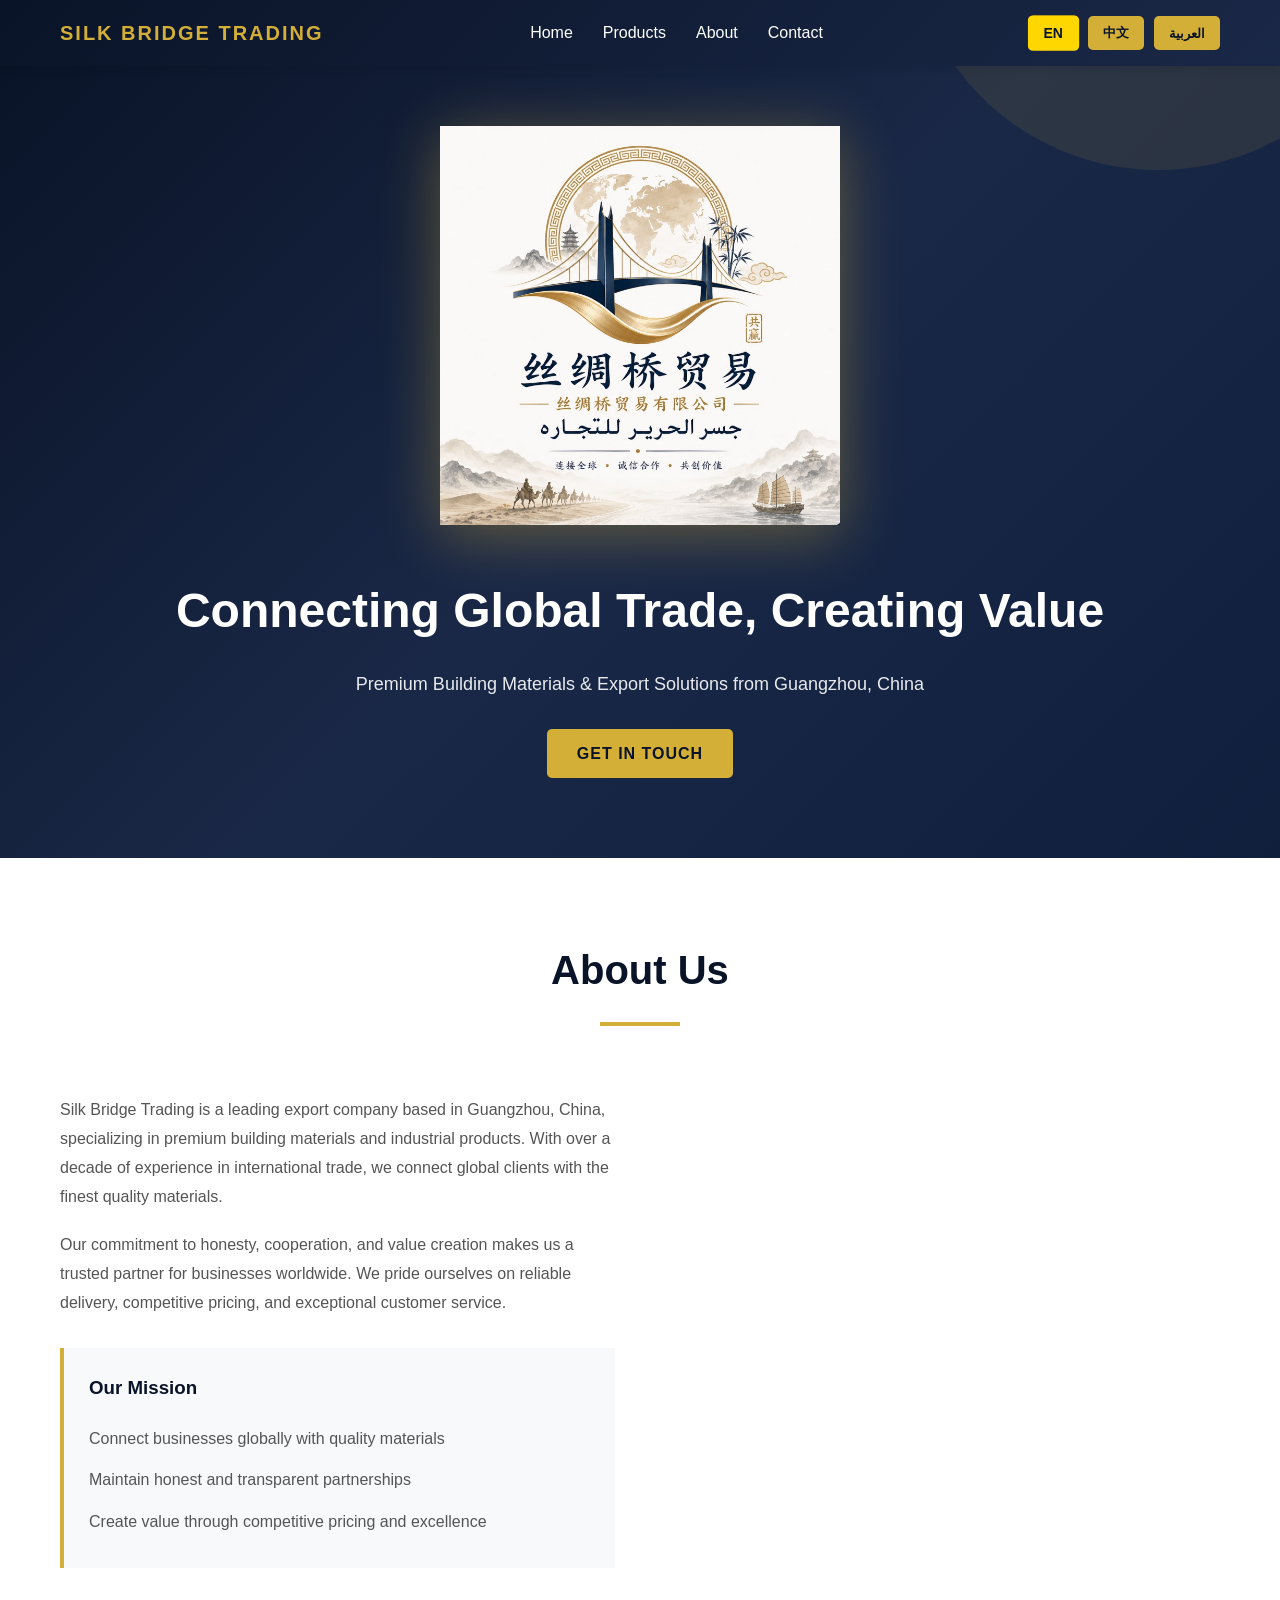
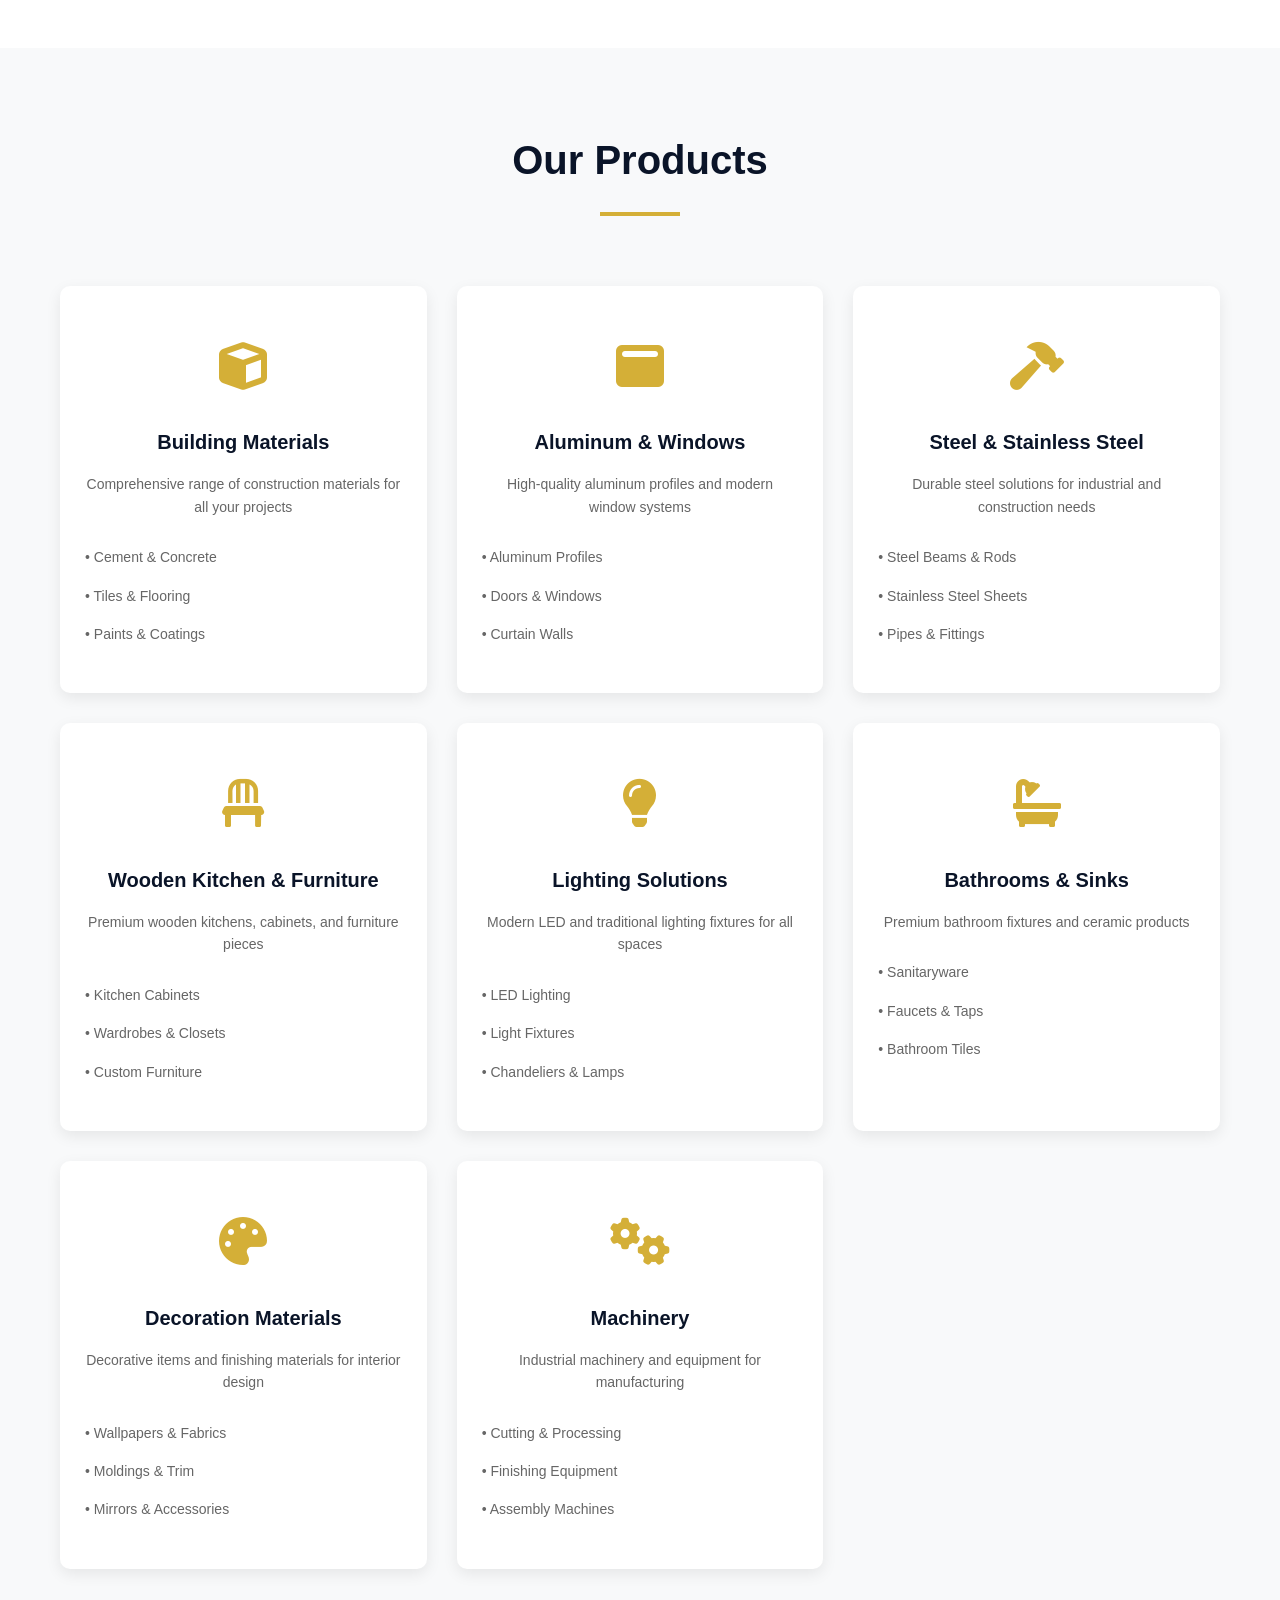
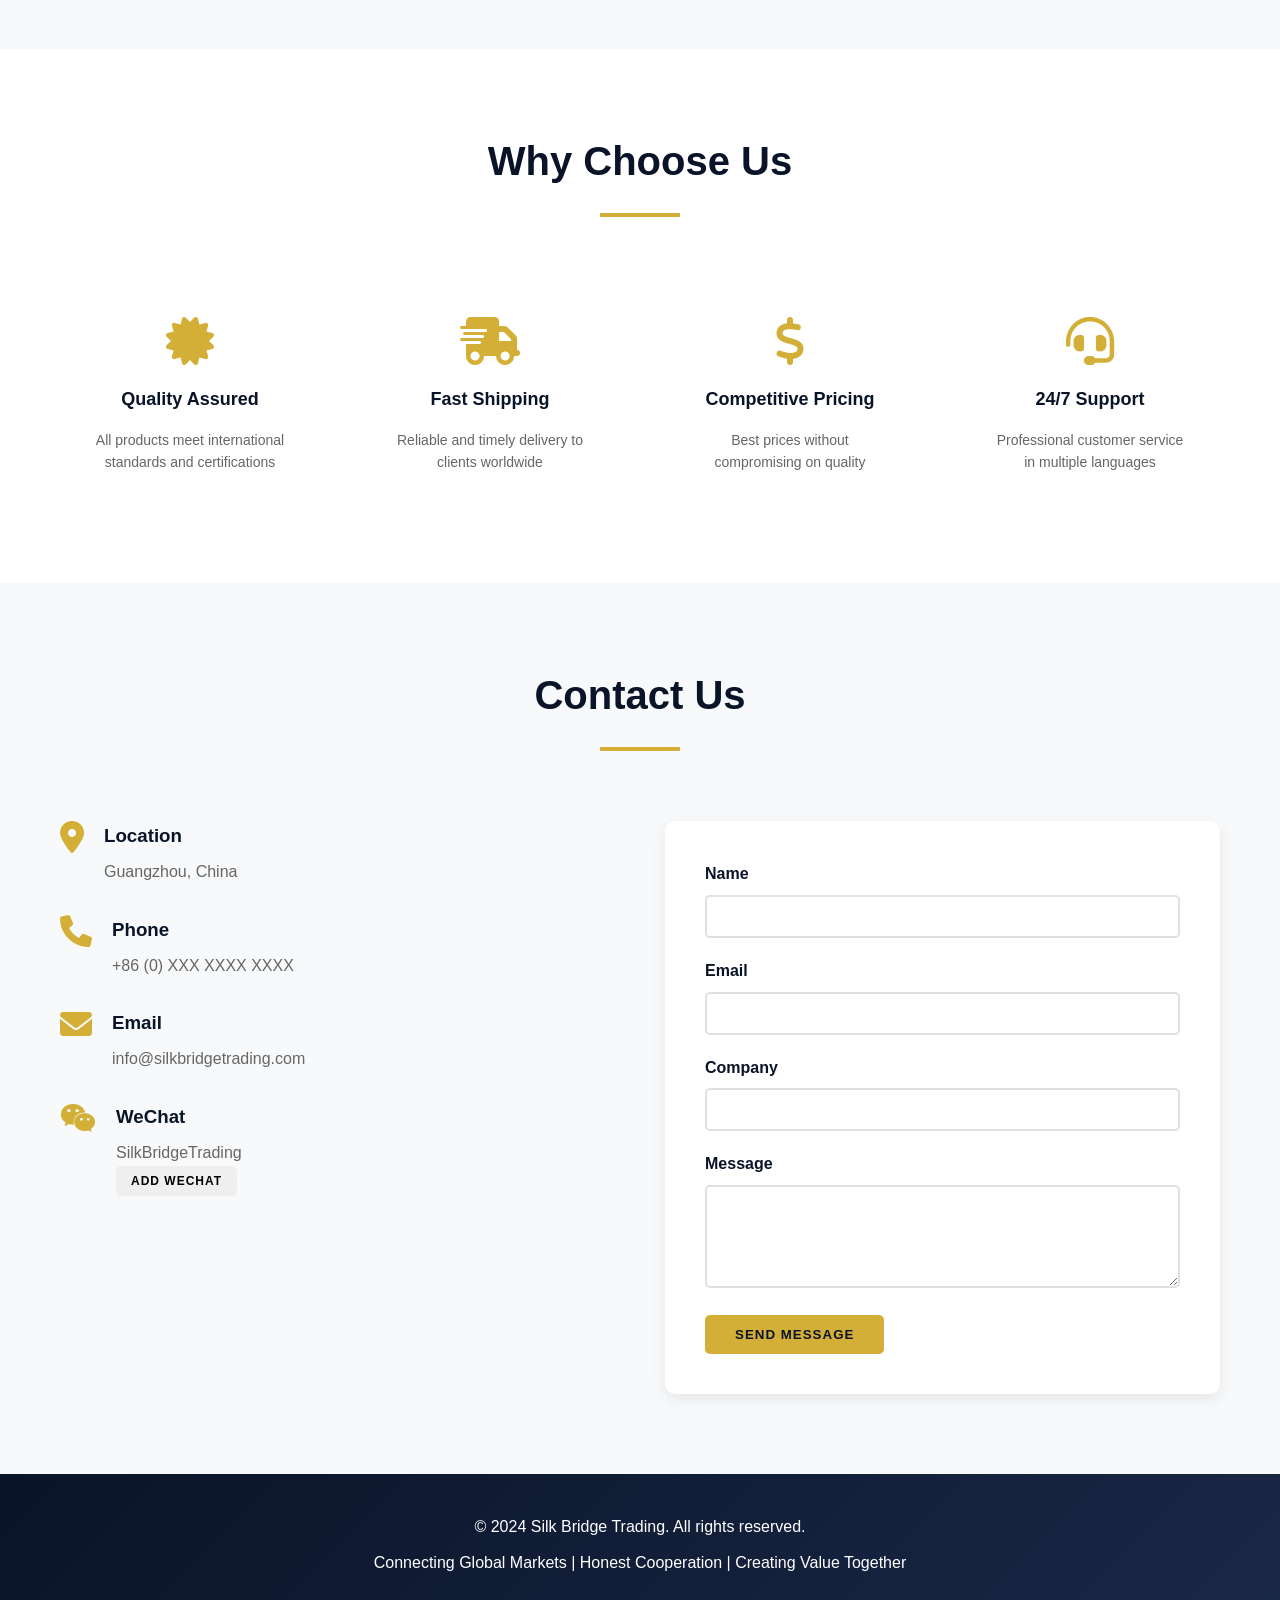
==== index.html @ a232a1cf "Initial commit: Silk Bridge Trading website - Professional multilingual website (English, Chinese, A" ====
<!DOCTYPE html>
<html lang="en">
<head>
    <meta charset="UTF-8">
    <meta name="viewport" content="width=device-width, initial-scale=1.0">
    <title>Silk Bridge Trading - Building Materials & Export</title>
    <link rel="stylesheet" href="styles.css">
    <link rel="stylesheet" href="https://cdnjs.cloudflare.com/ajax/libs/font-awesome/6.0.0/css/all.min.css">
</head>
<body>
    <!-- Navigation -->
    <nav class="navbar">
        <div class="container">
            <div class="navbar-content">
                <div class="logo">
                    <h1>Silk Bridge Trading</h1>
                </div>
                <ul class="nav-links">
                    <li><a href="#home" class="nav-link" data-i18n="nav_home">Home</a></li>
                    <li><a href="#products" class="nav-link" data-i18n="nav_products">Products</a></li>
                    <li><a href="#about" class="nav-link" data-i18n="nav_about">About</a></li>
                    <li><a href="#contact" class="nav-link" data-i18n="nav_contact">Contact</a></li>
                </ul>
                <div class="language-selector">
                    <button class="lang-btn" onclick="changeLanguage('en', this)">EN</button>
                    <button class="lang-btn" onclick="changeLanguage('zh', this)">中文</button>
                    <button class="lang-btn" onclick="changeLanguage('ar', this)">العربية</button>
                </div>
                <button class="menu-toggle" onclick="toggleMenu()">
                    <span></span>
                    <span></span>
                    <span></span>
                </button>
            </div>
        </div>
    </nav>

    <!-- Hero Section -->
    <section id="home" class="hero">
        <div class="hero-logo-container">
            <img src="logo.png" alt="Silk Bridge Trading Logo" class="hero-logo">
        </div>
        <div class="hero-content">
            <h2 data-i18n="hero_title">Connecting Global Trade, Creating Value</h2>
            <p data-i18n="hero_subtitle">Premium Building Materials & Export Solutions from Guangzhou, China</p>
            <a href="#contact" class="btn btn-primary" data-i18n="btn_contact">Get in Touch</a>
        </div>
    </section>

    <!-- About Section -->
    <section id="about" class="about">
        <div class="container">
            <h2 data-i18n="about_title">About Us</h2>
            <div class="about-content">
                <div class="about-text">
                    <p data-i18n="about_desc1">
                        Silk Bridge Trading is a leading export company based in Guangzhou, China, specializing in premium building materials and industrial products. With over a decade of experience in international trade, we connect global clients with the finest quality materials.
                    </p>
                    <p data-i18n="about_desc2">
                        Our commitment to honesty, cooperation, and value creation makes us a trusted partner for businesses worldwide. We pride ourselves on reliable delivery, competitive pricing, and exceptional customer service.
                    </p>
                    <div class="mission">
                        <h3 data-i18n="our_mission">Our Mission</h3>
                        <ul>
                            <li data-i18n="mission_1">Connect businesses globally with quality materials</li>
                            <li data-i18n="mission_2">Maintain honest and transparent partnerships</li>
                            <li data-i18n="mission_3">Create value through competitive pricing and excellence</li>
                        </ul>
                    </div>
                </div>
            </div>
        </div>
    </section>

    <!-- Products Section -->
    <section id="products" class="products">
        <div class="container">
            <h2 data-i18n="products_title">Our Products</h2>
            <div class="product-grid">
                <!-- Building Materials -->
                <div class="product-card">
                    <div class="product-icon">
                        <i class="fas fa-cube"></i>
                    </div>
                    <h3 data-i18n="product_building">Building Materials</h3>
                    <p data-i18n="product_building_desc">Comprehensive range of construction materials for all your projects</p>
                    <ul class="product-list">
                        <li data-i18n="mat_cement">• Cement & Concrete</li>
                        <li data-i18n="mat_tiles">• Tiles & Flooring</li>
                        <li data-i18n="mat_paint">• Paints & Coatings</li>
                    </ul>
                </div>

                <!-- Aluminum & Windows -->
                <div class="product-card">
                    <div class="product-icon">
                        <i class="fas fa-window-maximize"></i>
                    </div>
                    <h3 data-i18n="product_aluminum">Aluminum & Windows</h3>
                    <p data-i18n="product_aluminum_desc">High-quality aluminum profiles and modern window systems</p>
                    <ul class="product-list">
                        <li data-i18n="alu_profiles">• Aluminum Profiles</li>
                        <li data-i18n="alu_doors">• Doors & Windows</li>
                        <li data-i18n="alu_curtains">• Curtain Walls</li>
                    </ul>
                </div>

                <!-- Steel & Stainless Steel -->
                <div class="product-card">
                    <div class="product-icon">
                        <i class="fas fa-hammer"></i>
                    </div>
                    <h3 data-i18n="product_steel">Steel & Stainless Steel</h3>
                    <p data-i18n="product_steel_desc">Durable steel solutions for industrial and construction needs</p>
                    <ul class="product-list">
                        <li data-i18n="steel_beams">• Steel Beams & Rods</li>
                        <li data-i18n="steel_sheets">• Stainless Steel Sheets</li>
                        <li data-i18n="steel_pipes">• Pipes & Fittings</li>
                    </ul>
                </div>

                <!-- Wooden Furniture -->
                <div class="product-card">
                    <div class="product-icon">
                        <i class="fas fa-chair"></i>
                    </div>
                    <h3 data-i18n="product_wooden">Wooden Kitchen & Furniture</h3>
                    <p data-i18n="product_wooden_desc">Premium wooden kitchens, cabinets, and furniture pieces</p>
                    <ul class="product-list">
                        <li data-i18n="wood_kitchen">• Kitchen Cabinets</li>
                        <li data-i18n="wood_wardrobes">• Wardrobes & Closets</li>
                        <li data-i18n="wood_furniture">• Custom Furniture</li>
                    </ul>
                </div>

                <!-- Lighting -->
                <div class="product-card">
                    <div class="product-icon">
                        <i class="fas fa-lightbulb"></i>
                    </div>
                    <h3 data-i18n="product_lighting">Lighting Solutions</h3>
                    <p data-i18n="product_lighting_desc">Modern LED and traditional lighting fixtures for all spaces</p>
                    <ul class="product-list">
                        <li data-i18n="light_led">• LED Lighting</li>
                        <li data-i18n="light_fixtures">• Light Fixtures</li>
                        <li data-i18n="light_chandeliers">• Chandeliers & Lamps</li>
                    </ul>
                </div>

                <!-- Bathrooms & Sinks -->
                <div class="product-card">
                    <div class="product-icon">
                        <i class="fas fa-bath"></i>
                    </div>
                    <h3 data-i18n="product_bathroom">Bathrooms & Sinks</h3>
                    <p data-i18n="product_bathroom_desc">Premium bathroom fixtures and ceramic products</p>
                    <ul class="product-list">
                        <li data-i18n="bath_sanitaryware">• Sanitaryware</li>
                        <li data-i18n="bath_faucets">• Faucets & Taps</li>
                        <li data-i18n="bath_tiles">• Bathroom Tiles</li>
                    </ul>
                </div>

                <!-- Decoration Materials -->
                <div class="product-card">
                    <div class="product-icon">
                        <i class="fas fa-palette"></i>
                    </div>
                    <h3 data-i18n="product_decoration">Decoration Materials</h3>
                    <p data-i18n="product_decoration_desc">Decorative items and finishing materials for interior design</p>
                    <ul class="product-list">
                        <li data-i18n="deco_wallpaper">• Wallpapers & Fabrics</li>
                        <li data-i18n="deco_moldings">• Moldings & Trim</li>
                        <li data-i18n="deco_mirrors">• Mirrors & Accessories</li>
                    </ul>
                </div>

                <!-- Machinery -->
                <div class="product-card">
                    <div class="product-icon">
                        <i class="fas fa-cogs"></i>
                    </div>
                    <h3 data-i18n="product_machinery">Machinery</h3>
                    <p data-i18n="product_machinery_desc">Industrial machinery and equipment for manufacturing</p>
                    <ul class="product-list">
                        <li data-i18n="mach_cutting">• Cutting & Processing</li>
                        <li data-i18n="mach_finishing">• Finishing Equipment</li>
                        <li data-i18n="mach_assembly">• Assembly Machines</li>
                    </ul>
                </div>
            </div>
        </div>
    </section>

    <!-- Why Choose Us -->
    <section class="why-choose">
        <div class="container">
            <h2 data-i18n="why_title">Why Choose Us</h2>
            <div class="features-grid">
                <div class="feature">
                    <i class="fas fa-certificate"></i>
                    <h3 data-i18n="feature_quality">Quality Assured</h3>
                    <p data-i18n="feature_quality_desc">All products meet international standards and certifications</p>
                </div>
                <div class="feature">
                    <i class="fas fa-shipping-fast"></i>
                    <h3 data-i18n="feature_shipping">Fast Shipping</h3>
                    <p data-i18n="feature_shipping_desc">Reliable and timely delivery to clients worldwide</p>
                </div>
                <div class="feature">
                    <i class="fas fa-dollar-sign"></i>
                    <h3 data-i18n="feature_price">Competitive Pricing</h3>
                    <p data-i18n="feature_price_desc">Best prices without compromising on quality</p>
                </div>
                <div class="feature">
                    <i class="fas fa-headset"></i>
                    <h3 data-i18n="feature_support">24/7 Support</h3>
                    <p data-i18n="feature_support_desc">Professional customer service in multiple languages</p>
                </div>
            </div>
        </div>
    </section>

    <!-- Contact Section -->
    <section id="contact" class="contact">
        <div class="container">
            <h2 data-i18n="contact_title">Contact Us</h2>
            <div class="contact-content">
                <div class="contact-info">
                    <div class="info-item">
                        <i class="fas fa-map-marker-alt"></i>
                        <div>
                            <h3 data-i18n="location">Location</h3>
                            <p>Guangzhou, China</p>
                        </div>
                    </div>
                    <div class="info-item">
                        <i class="fas fa-phone"></i>
                        <div>
                            <h3 data-i18n="phone">Phone</h3>
                            <p>+86 (0) XXX XXXX XXXX</p>
                        </div>
                    </div>
                    <div class="info-item">
                        <i class="fas fa-envelope"></i>
                        <div>
                            <h3 data-i18n="email">Email</h3>
                            <p>info@silkbridgetrading.com</p>
                        </div>
                    </div>
                    <div class="info-item">
                        <i class="fab fa-weixin"></i>
                        <div>
                            <h3 data-i18n="wechat">WeChat</h3>
                            <p id="wechat-id">SilkBridgeTrading</p>
                            <input type="text" id="wechat-input" placeholder="Enter your WeChat ID" class="wechat-input" style="display:none;">
                            <button onclick="toggleWechatInput()" class="btn btn-small" data-i18n="add_wechat">Add WeChat</button>
                        </div>
                    </div>
                </div>

                <form class="contact-form" onsubmit="submitForm(event)">
                    <div class="form-group">
                        <label data-i18n="label_name">Name</label>
                        <input type="text" required placeholder="">
                    </div>
                    <div class="form-group">
                        <label data-i18n="label_email">Email</label>
                        <input type="email" required placeholder="">
                    </div>
                    <div class="form-group">
                        <label data-i18n="label_company">Company</label>
                        <input type="text" placeholder="">
                    </div>
                    <div class="form-group">
                        <label data-i18n="label_message">Message</label>
                        <textarea rows="5" placeholder=""></textarea>
                    </div>
                    <button type="submit" class="btn btn-primary" data-i18n="btn_send">Send Message</button>
                </form>
            </div>
        </div>
    </section>

    <!-- Footer -->
    <footer class="footer">
        <div class="container">
            <p data-i18n="footer_text">&copy; 2024 Silk Bridge Trading. All rights reserved.</p>
            <p data-i18n="footer_mission">Connecting Global Markets | Honest Cooperation | Creating Value Together</p>
        </div>
    </footer>

    <script src="script.js"></script>
</body>
</html>
---- styles.css ----
/* Global Styles */
* {
    margin: 0;
    padding: 0;
    box-sizing: border-box;
}

body {
    font-family: 'Segoe UI', Tahoma, Geneva, Verdana, sans-serif;
    line-height: 1.6;
    color: #333;
    background-color: #f8f9fa;
}

body.rtl {
    direction: rtl;
    text-align: right;
}

.container {
    max-width: 1200px;
    margin: 0 auto;
    padding: 0 20px;
}

/* Navigation */
.navbar {
    background: linear-gradient(135deg, #0a1428 0%, #1a2847 100%);
    color: white;
    padding: 1rem 0;
    position: sticky;
    top: 0;
    z-index: 1000;
    box-shadow: 0 2px 10px rgba(0,0,0,0.1);
}

.navbar-content {
    display: flex;
    justify-content: space-between;
    align-items: center;
    flex-wrap: wrap;
    gap: 20px;
}

.logo {
    display: flex;
    align-items: center;
    gap: 15px;
}

.logo h1 {
    font-size: 20px;
    font-weight: 700;
    color: #d4af37;
    text-transform: uppercase;
    letter-spacing: 2px;
    white-space: nowrap;
}

.nav-links {
    display: flex;
    list-style: none;
    gap: 30px;
    flex: 1;
    justify-content: center;
}

.nav-link {
    color: white;
    text-decoration: none;
    transition: color 0.3s;
    font-weight: 500;
}

.nav-link:hover {
    color: #d4af37;
}

.language-selector {
    display: flex;
    gap: 10px;
}

.lang-btn {
    background: #d4af37;
    color: #0a1428;
    border: none;
    padding: 8px 15px;
    border-radius: 5px;
    cursor: pointer;
    font-weight: 600;
    transition: all 0.3s;
}

.lang-btn:hover,
.lang-btn.active {
    background: #ffd700;
    transform: scale(1.05);
}

.menu-toggle {
    display: none;
    flex-direction: column;
    background: none;
    border: none;
    cursor: pointer;
}

.menu-toggle span {
    width: 25px;
    height: 3px;
    background: white;
    margin: 5px 0;
    transition: 0.3s;
}

/* Hero Section */
.hero {
    background: linear-gradient(135deg, #0a1428 0%, #1a2847 50%, #0f1f3c 100%);
    color: white;
    padding: 60px 20px 80px;
    text-align: center;
    position: relative;
    overflow: hidden;
    min-height: 700px;
    display: flex;
    flex-direction: column;
    align-items: center;
    justify-content: center;
}

.hero::before {
    content: '';
    position: absolute;
    top: -50%;
    right: -10%;
    width: 500px;
    height: 500px;
    background: rgba(212, 175, 55, 0.1);
    border-radius: 50%;
    z-index: 0;
}

.hero-logo-container {
    position: relative;
    z-index: 2;
    margin-bottom: 40px;
    animation: fadeInDown 0.8s ease-out;
}

.hero-logo {
    max-width: 400px;
    width: 100%;
    height: auto;
    filter: drop-shadow(0 10px 30px rgba(212, 175, 55, 0.4));
    transition: transform 0.3s ease;
}

.hero-logo:hover {
    transform: scale(1.05);
}

.hero-content {
    position: relative;
    z-index: 1;
    animation: fadeInUp 0.8s ease-out 0.2s backwards;
}

.hero h2 {
    font-size: 48px;
    margin-bottom: 20px;
    font-weight: 700;
}

.hero p {
    font-size: 18px;
    margin-bottom: 30px;
    opacity: 0.9;
}

/* Buttons */
.btn {
    display: inline-block;
    padding: 12px 30px;
    border: none;
    border-radius: 5px;
    cursor: pointer;
    text-decoration: none;
    font-weight: 600;
    transition: all 0.3s;
    text-transform: uppercase;
    letter-spacing: 1px;
}

.btn-primary {
    background: #d4af37;
    color: #0a1428;
}

.btn-primary:hover {
    background: #ffd700;
    transform: translateY(-2px);
    box-shadow: 0 5px 20px rgba(212, 175, 55, 0.3);
}

.btn-small {
    padding: 8px 15px;
    font-size: 12px;
}

/* About Section */
.about {
    padding: 80px 20px;
    background: white;
}

.about h2,
.products h2,
.why-choose h2,
.contact h2 {
    font-size: 40px;
    margin-bottom: 50px;
    text-align: center;
    color: #0a1428;
    position: relative;
    padding-bottom: 20px;
}

.about h2::after,
.products h2::after,
.why-choose h2::after,
.contact h2::after {
    content: '';
    display: block;
    width: 80px;
    height: 4px;
    background: #d4af37;
    margin: 20px auto 0;
}

.about-content {
    display: grid;
    grid-template-columns: 1fr 1fr;
    gap: 50px;
    align-items: center;
}

.about-text p {
    margin-bottom: 20px;
    line-height: 1.8;
    color: #555;
    font-size: 16px;
}

.mission {
    background: #f8f9fa;
    padding: 25px;
    border-left: 4px solid #d4af37;
    margin-top: 30px;
}

.mission h3 {
    color: #0a1428;
    margin-bottom: 15px;
}

.mission ul {
    list-style: none;
}

.mission li {
    padding: 8px 0;
    color: #555;
}

/* Products Section */
.products {
    padding: 80px 20px;
    background: #f8f9fa;
}

.product-grid {
    display: grid;
    grid-template-columns: repeat(auto-fit, minmax(300px, 1fr));
    gap: 30px;
    margin-top: 50px;
}

.product-card {
    background: white;
    padding: 40px 25px;
    border-radius: 10px;
    text-align: center;
    box-shadow: 0 5px 15px rgba(0,0,0,0.08);
    transition: all 0.3s;
    border-top: 4px solid transparent;
}

.product-card:hover {
    transform: translateY(-10px);
    box-shadow: 0 15px 35px rgba(0,0,0,0.15);
    border-top-color: #d4af37;
}

.product-icon {
    font-size: 48px;
    color: #d4af37;
    margin-bottom: 20px;
}

.product-card h3 {
    color: #0a1428;
    margin-bottom: 15px;
    font-size: 20px;
}

.product-card p {
    color: #666;
    margin-bottom: 20px;
    font-size: 14px;
}

.product-list {
    list-style: none;
    text-align: left;
    color: #666;
}

.product-list li {
    padding: 8px 0;
    font-size: 14px;
}

/* Why Choose Section */
.why-choose {
    padding: 80px 20px;
    background: white;
}

.features-grid {
    display: grid;
    grid-template-columns: repeat(auto-fit, minmax(250px, 1fr));
    gap: 40px;
    margin-top: 50px;
}

.feature {
    text-align: center;
    padding: 30px;
}

.feature i {
    font-size: 48px;
    color: #d4af37;
    margin-bottom: 20px;
    display: block;
}

.feature h3 {
    color: #0a1428;
    margin-bottom: 15px;
    font-size: 18px;
}

.feature p {
    color: #666;
    font-size: 14px;
}

/* Contact Section */
.contact {
    padding: 80px 20px;
    background: #f8f9fa;
}

.contact-content {
    display: grid;
    grid-template-columns: 1fr 1fr;
    gap: 50px;
    margin-top: 50px;
}

.contact-info {
    display: flex;
    flex-direction: column;
    gap: 30px;
}

.info-item {
    display: flex;
    gap: 20px;
    align-items: flex-start;
}

.info-item i {
    font-size: 32px;
    color: #d4af37;
    flex-shrink: 0;
}

.info-item h3 {
    color: #0a1428;
    margin-bottom: 8px;
}

.info-item p {
    color: #666;
}

.wechat-input {
    padding: 10px;
    border: 2px solid #d4af37;
    border-radius: 5px;
    margin: 10px 0;
    width: 100%;
}

.contact-form {
    background: white;
    padding: 40px;
    border-radius: 10px;
    box-shadow: 0 5px 15px rgba(0,0,0,0.08);
}

.form-group {
    margin-bottom: 20px;
}

.form-group label {
    display: block;
    margin-bottom: 8px;
    color: #0a1428;
    font-weight: 600;
}

.form-group input,
.form-group textarea {
    width: 100%;
    padding: 12px;
    border: 2px solid #e0e0e0;
    border-radius: 5px;
    font-family: inherit;
    transition: border-color 0.3s;
}

.form-group input:focus,
.form-group textarea:focus {
    outline: none;
    border-color: #d4af37;
}

/* Footer */
.footer {
    background: linear-gradient(135deg, #0a1428 0%, #1a2847 100%);
    color: white;
    text-align: center;
    padding: 30px 20px;
}

.footer p {
    margin: 10px 0;
}

/* Responsive Design */
@media (max-width: 768px) {
    .nav-links {
        display: none;
    }

    .menu-toggle {
        display: flex;
    }

    .hero {
        min-height: 600px;
        padding: 40px 20px;
    }

    .hero-logo {
        max-width: 280px;
    }

    .hero h2 {
        font-size: 32px;
    }

    .hero p {
        font-size: 16px;
    }

    .about-content {
        grid-template-columns: 1fr;
    }

    .product-grid {
        grid-template-columns: 1fr;
    }

    .contact-content {
        grid-template-columns: 1fr;
    }

    .contact-form {
        padding: 25px;
    }

    .language-selector {
        flex-basis: 100%;
        justify-content: center;
    }

    .features-grid {
        grid-template-columns: repeat(2, 1fr);
    }
}

@media (max-width: 480px) {
    .logo h1 {
        font-size: 18px;
    }

    .hero h2 {
        font-size: 24px;
    }

    .about h2,
    .products h2,
    .why-choose h2,
    .contact h2 {
        font-size: 28px;
    }

    .features-grid {
        grid-template-columns: 1fr;
    }

    .hero {
        padding: 60px 20px;
    }

    .about,
    .products,
    .why-choose,
    .contact {
        padding: 40px 20px;
    }
}

/* RTL Adjustments */
.rtl .info-item {
    flex-direction: row-reverse;
}

.rtl .mission {
    border-left: none;
    border-right: 4px solid #d4af37;
    padding-right: 25px;
}

.rtl .product-list {
    text-align: right;
}

/* Animations */
@keyframes fadeIn {
    from {
        opacity: 0;
        transform: translateY(20px);
    }
    to {
        opacity: 1;
        transform: translateY(0);
    }
}

@keyframes fadeInDown {
    from {
        opacity: 0;
        transform: translateY(-30px);
    }
    to {
        opacity: 1;
        transform: translateY(0);
    }
}

@keyframes fadeInUp {
    from {
        opacity: 0;
        transform: translateY(30px);
    }
    to {
        opacity: 1;
        transform: translateY(0);
    }
}

.product-card,
.feature {
    animation: fadeIn 0.6s ease-out;
}
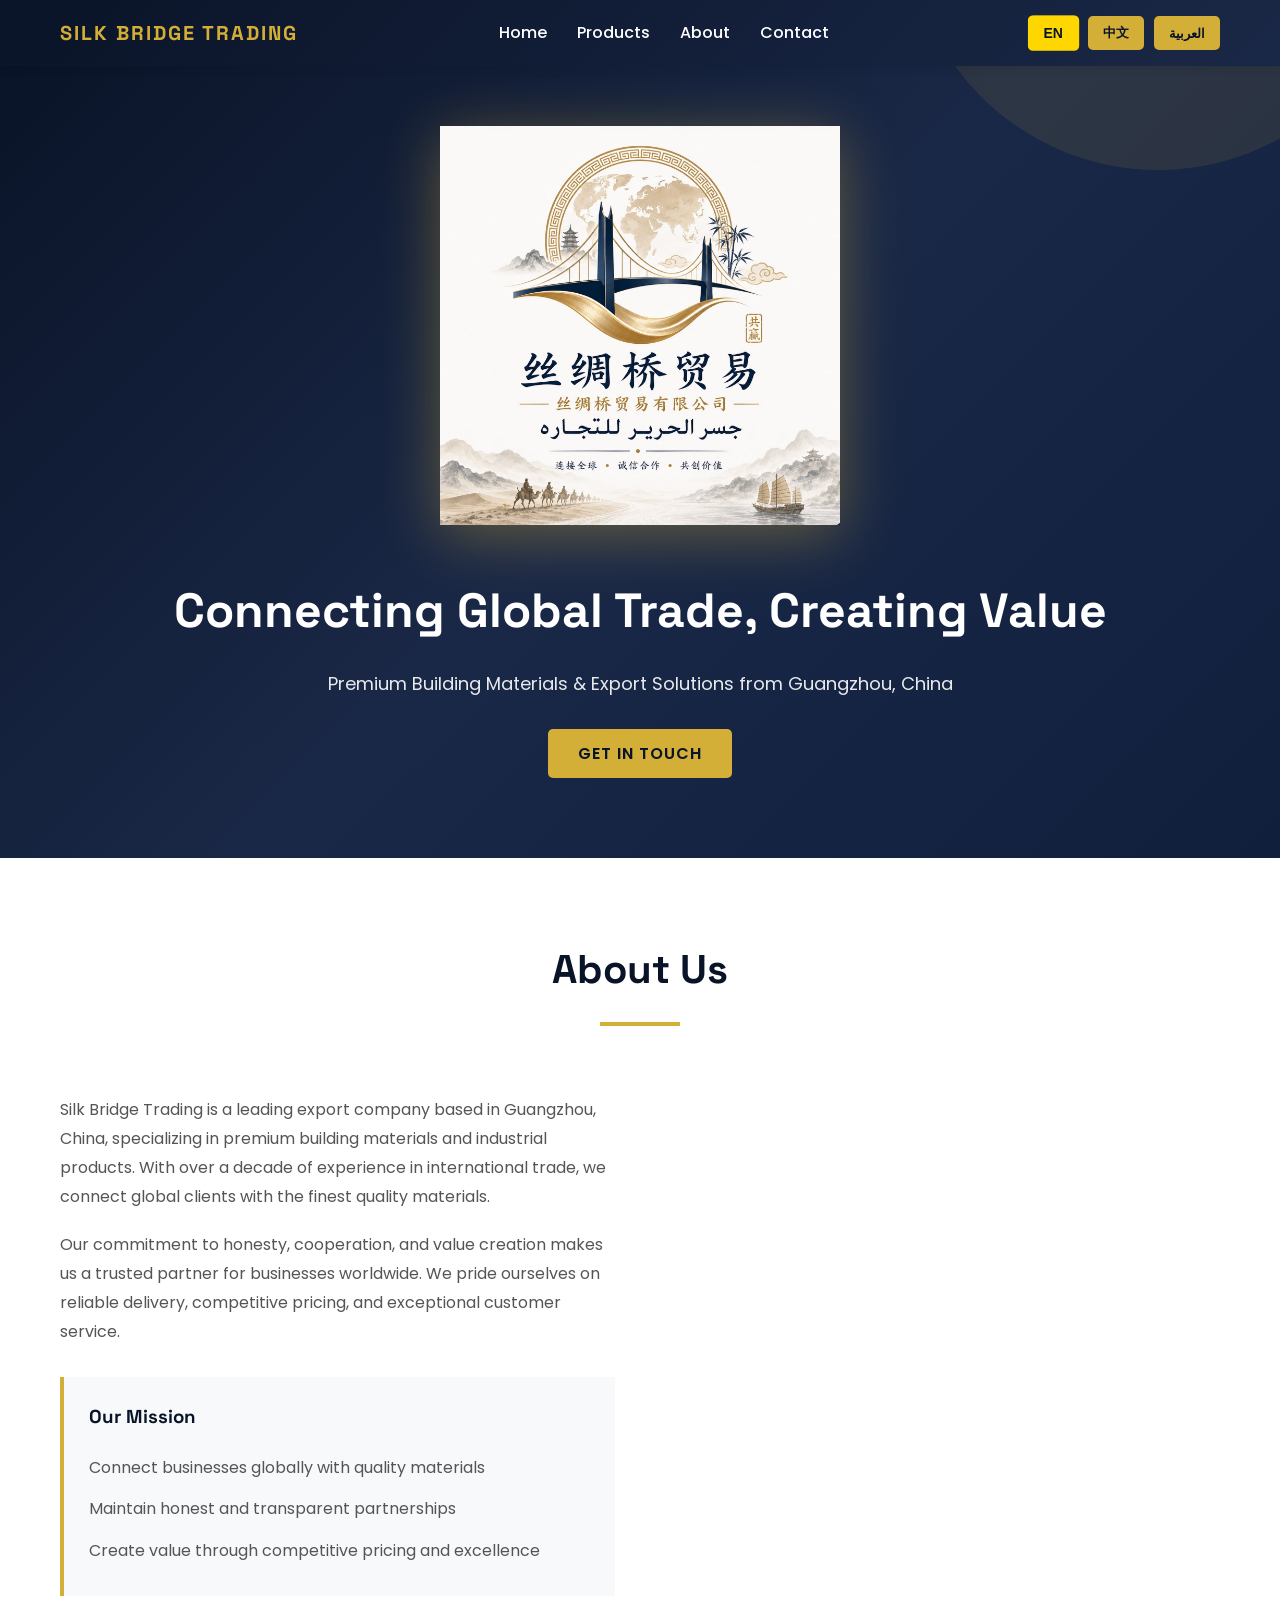
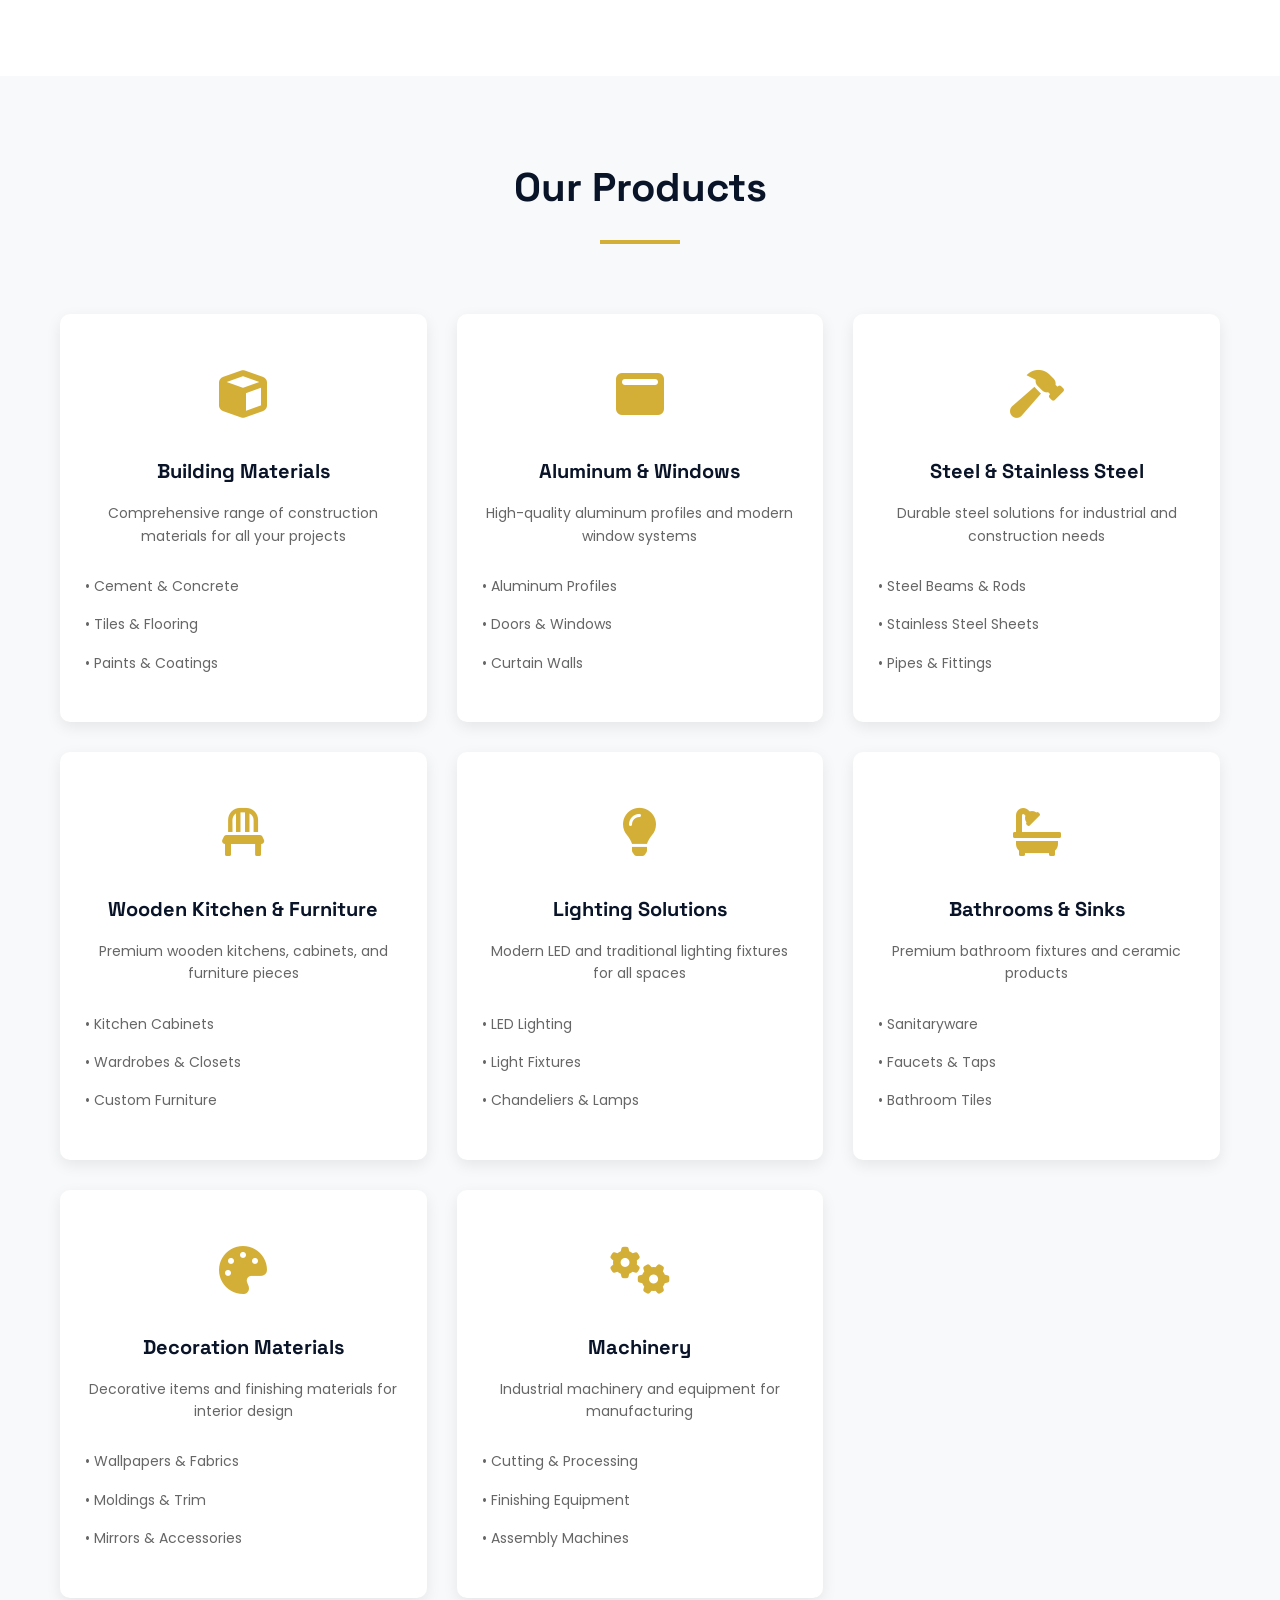
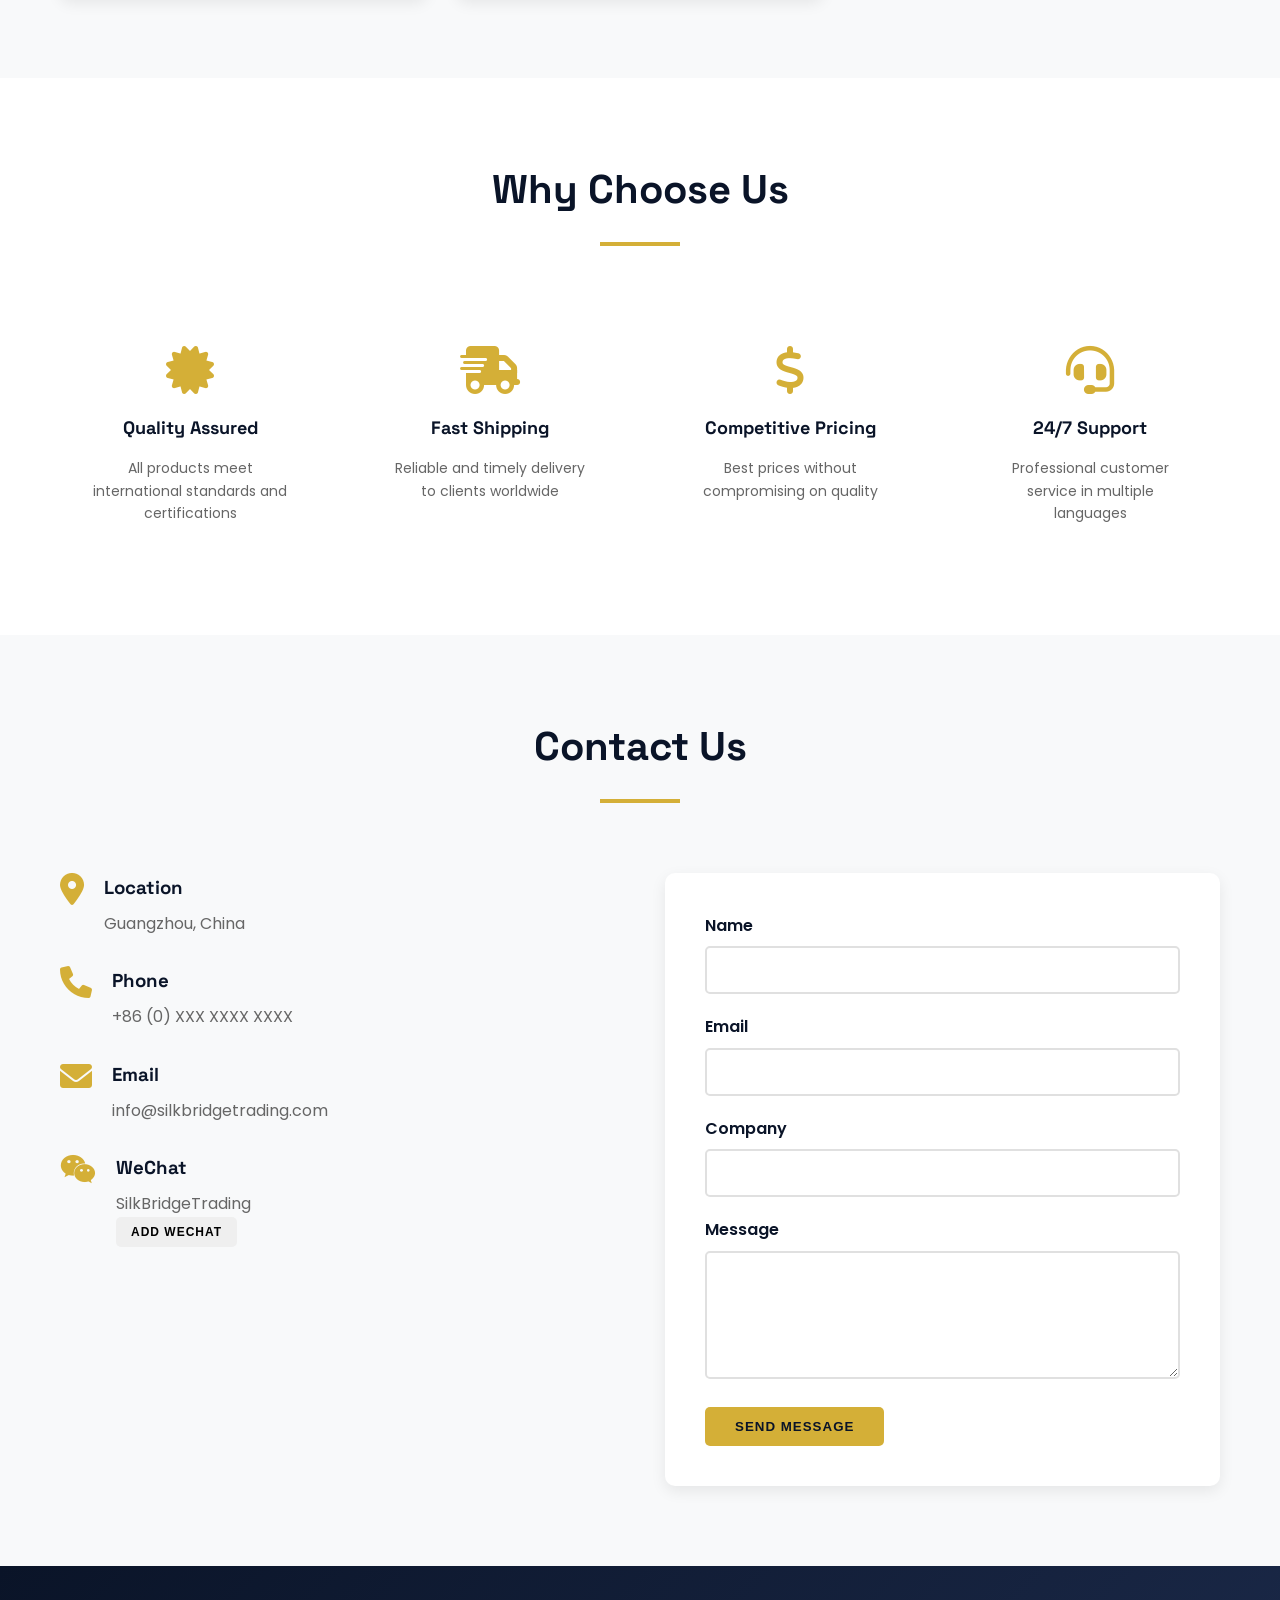
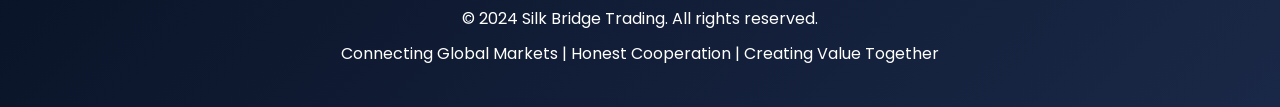
==== commit f388674f: "Add email service with Resend and modern fonts Features: - Integrated Resend email service for conta" ====
--- a/index.html
+++ b/index.html
@@ -4,6 +4,9 @@
     <meta charset="UTF-8">
     <meta name="viewport" content="width=device-width, initial-scale=1.0">
     <title>Silk Bridge Trading - Building Materials & Export</title>
+    <link rel="preconnect" href="https://fonts.googleapis.com">
+    <link rel="preconnect" href="https://fonts.gstatic.com" crossorigin>
+    <link href="https://fonts.googleapis.com/css2?family=Poppins:wght@400;500;600;700&family=Space+Grotesk:wght@400;500;600;700&display=swap" rel="stylesheet">
     <link rel="stylesheet" href="styles.css">
     <link rel="stylesheet" href="https://cdnjs.cloudflare.com/ajax/libs/font-awesome/6.0.0/css/all.min.css">
 </head>
@@ -259,24 +262,25 @@
                     </div>
                 </div>
 
-                <form class="contact-form" onsubmit="submitForm(event)">
+                <form class="contact-form" id="contactForm" onsubmit="submitForm(event)">
                     <div class="form-group">
                         <label data-i18n="label_name">Name</label>
-                        <input type="text" required placeholder="">
+                        <input type="text" name="name" id="name" required placeholder="">
                     </div>
                     <div class="form-group">
                         <label data-i18n="label_email">Email</label>
-                        <input type="email" required placeholder="">
+                        <input type="email" name="email" id="email" required placeholder="">
                     </div>
                     <div class="form-group">
                         <label data-i18n="label_company">Company</label>
-                        <input type="text" placeholder="">
+                        <input type="text" name="company" id="company" placeholder="">
                     </div>
                     <div class="form-group">
                         <label data-i18n="label_message">Message</label>
-                        <textarea rows="5" placeholder=""></textarea>
-                    </div>
-                    <button type="submit" class="btn btn-primary" data-i18n="btn_send">Send Message</button>
+                        <textarea rows="5" name="message" id="message" placeholder=""></textarea>
+                    </div>
+                    <button type="submit" class="btn btn-primary" id="submitBtn" data-i18n="btn_send">Send Message</button>
+                    <div id="formStatus" style="display:none; margin-top: 15px; padding: 15px; border-radius: 5px;"></div>
                 </form>
             </div>
         </div>
--- a/styles.css
+++ b/styles.css
@@ -6,7 +6,7 @@
 }
 
 body {
-    font-family: 'Segoe UI', Tahoma, Geneva, Verdana, sans-serif;
+    font-family: 'Poppins', sans-serif;
     line-height: 1.6;
     color: #333;
     background-color: #f8f9fa;
@@ -49,6 +49,7 @@
 }
 
 .logo h1 {
+    font-family: 'Space Grotesk', sans-serif;
     font-size: 20px;
     font-weight: 700;
     color: #d4af37;
@@ -167,6 +168,7 @@
 }
 
 .hero h2 {
+    font-family: 'Space Grotesk', sans-serif;
     font-size: 48px;
     margin-bottom: 20px;
     font-weight: 700;
@@ -218,6 +220,7 @@
 .products h2,
 .why-choose h2,
 .contact h2 {
+    font-family: 'Space Grotesk', sans-serif;
     font-size: 40px;
     margin-bottom: 50px;
     text-align: center;
@@ -260,6 +263,7 @@
 }
 
 .mission h3 {
+    font-family: 'Space Grotesk', sans-serif;
     color: #0a1428;
     margin-bottom: 15px;
 }
@@ -309,6 +313,7 @@
 }
 
 .product-card h3 {
+    font-family: 'Space Grotesk', sans-serif;
     color: #0a1428;
     margin-bottom: 15px;
     font-size: 20px;
@@ -357,6 +362,7 @@
 }
 
 .feature h3 {
+    font-family: 'Space Grotesk', sans-serif;
     color: #0a1428;
     margin-bottom: 15px;
     font-size: 18px;
@@ -399,6 +405,7 @@
 }
 
 .info-item h3 {
+    font-family: 'Space Grotesk', sans-serif;
     color: #0a1428;
     margin-bottom: 8px;
 }
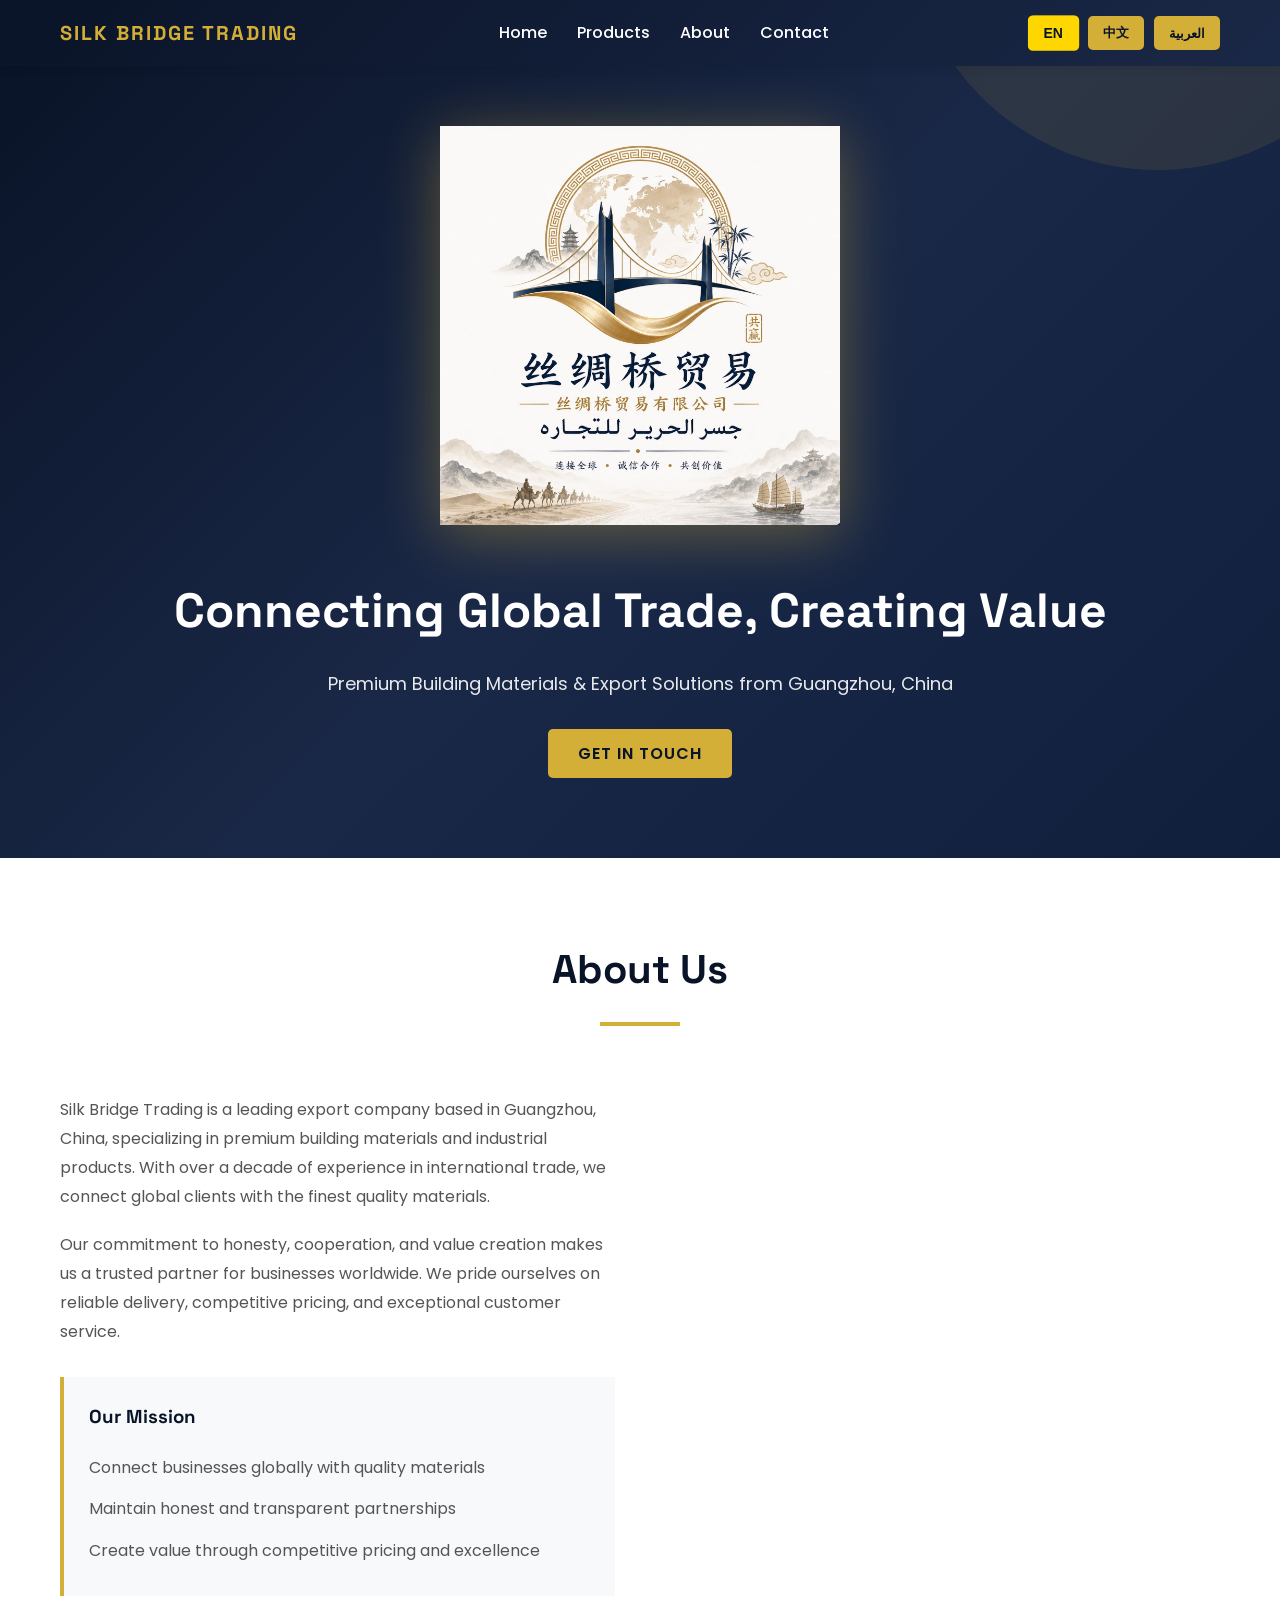
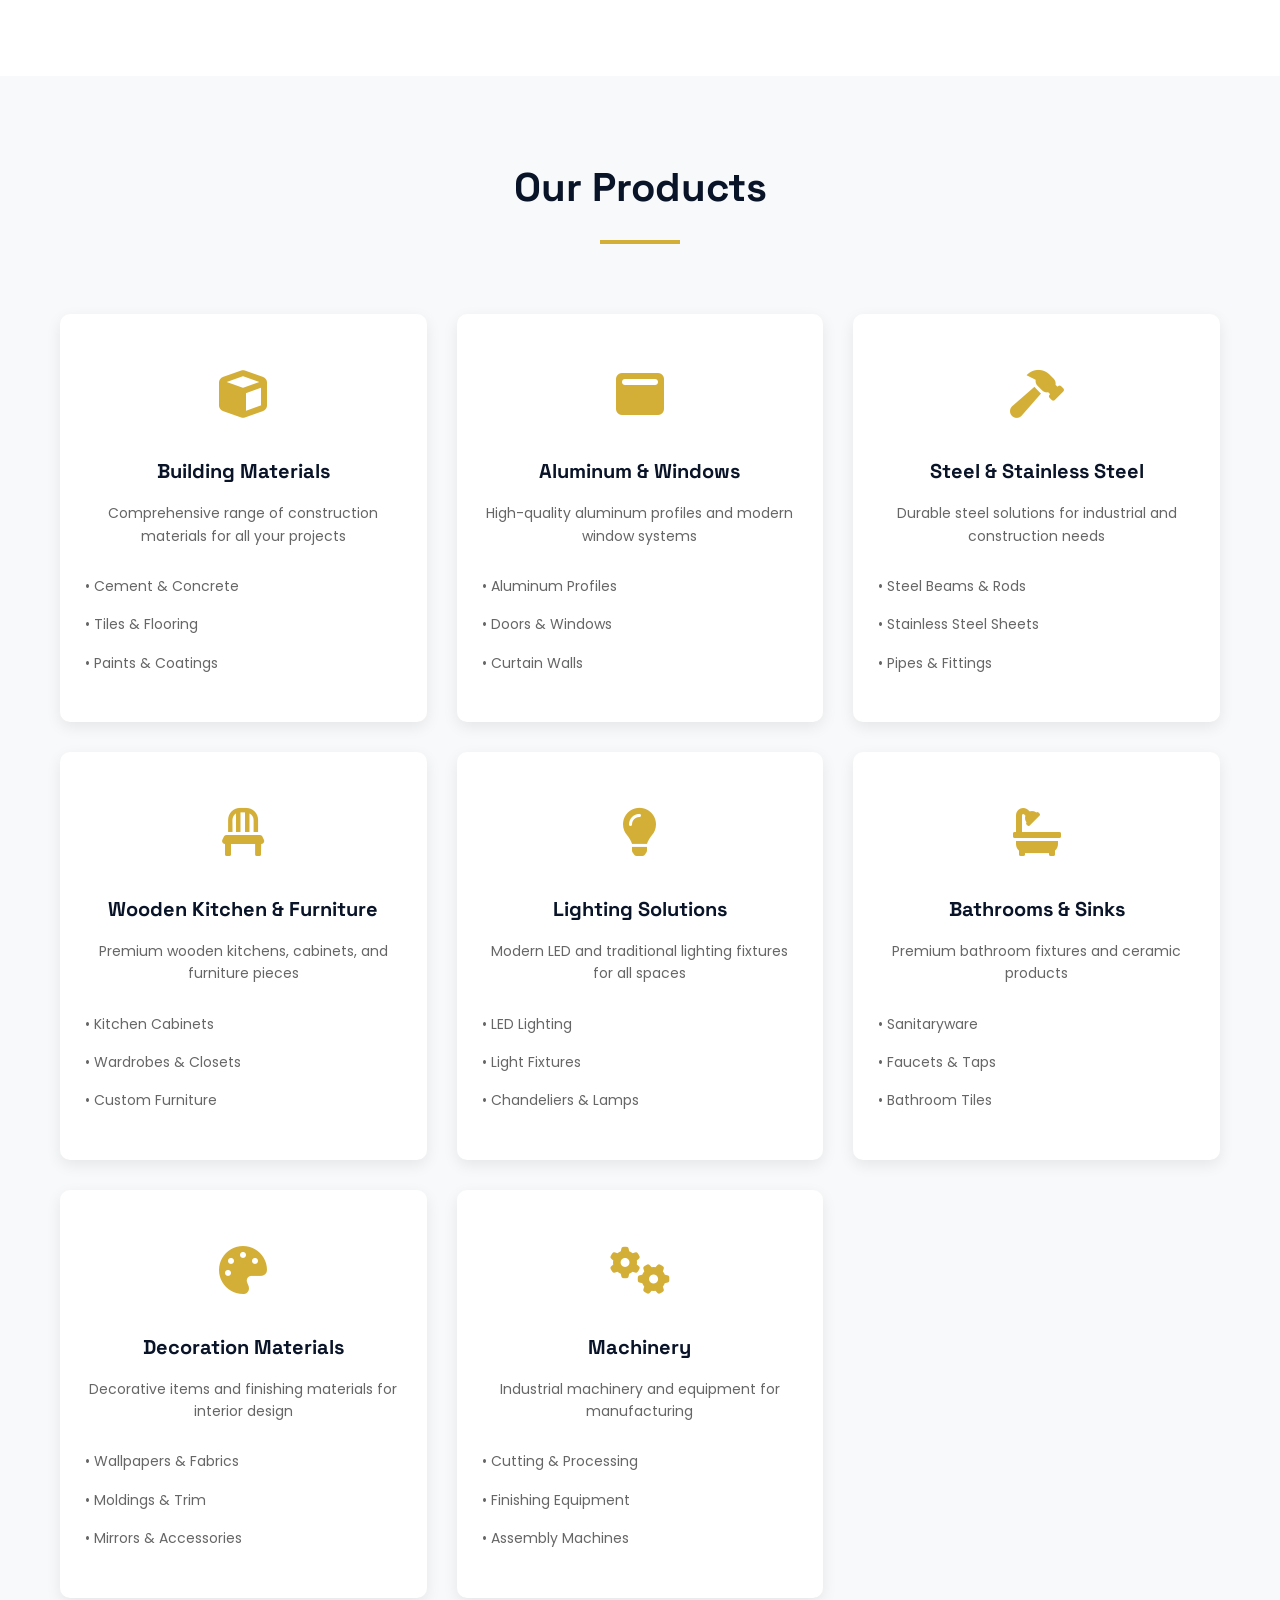
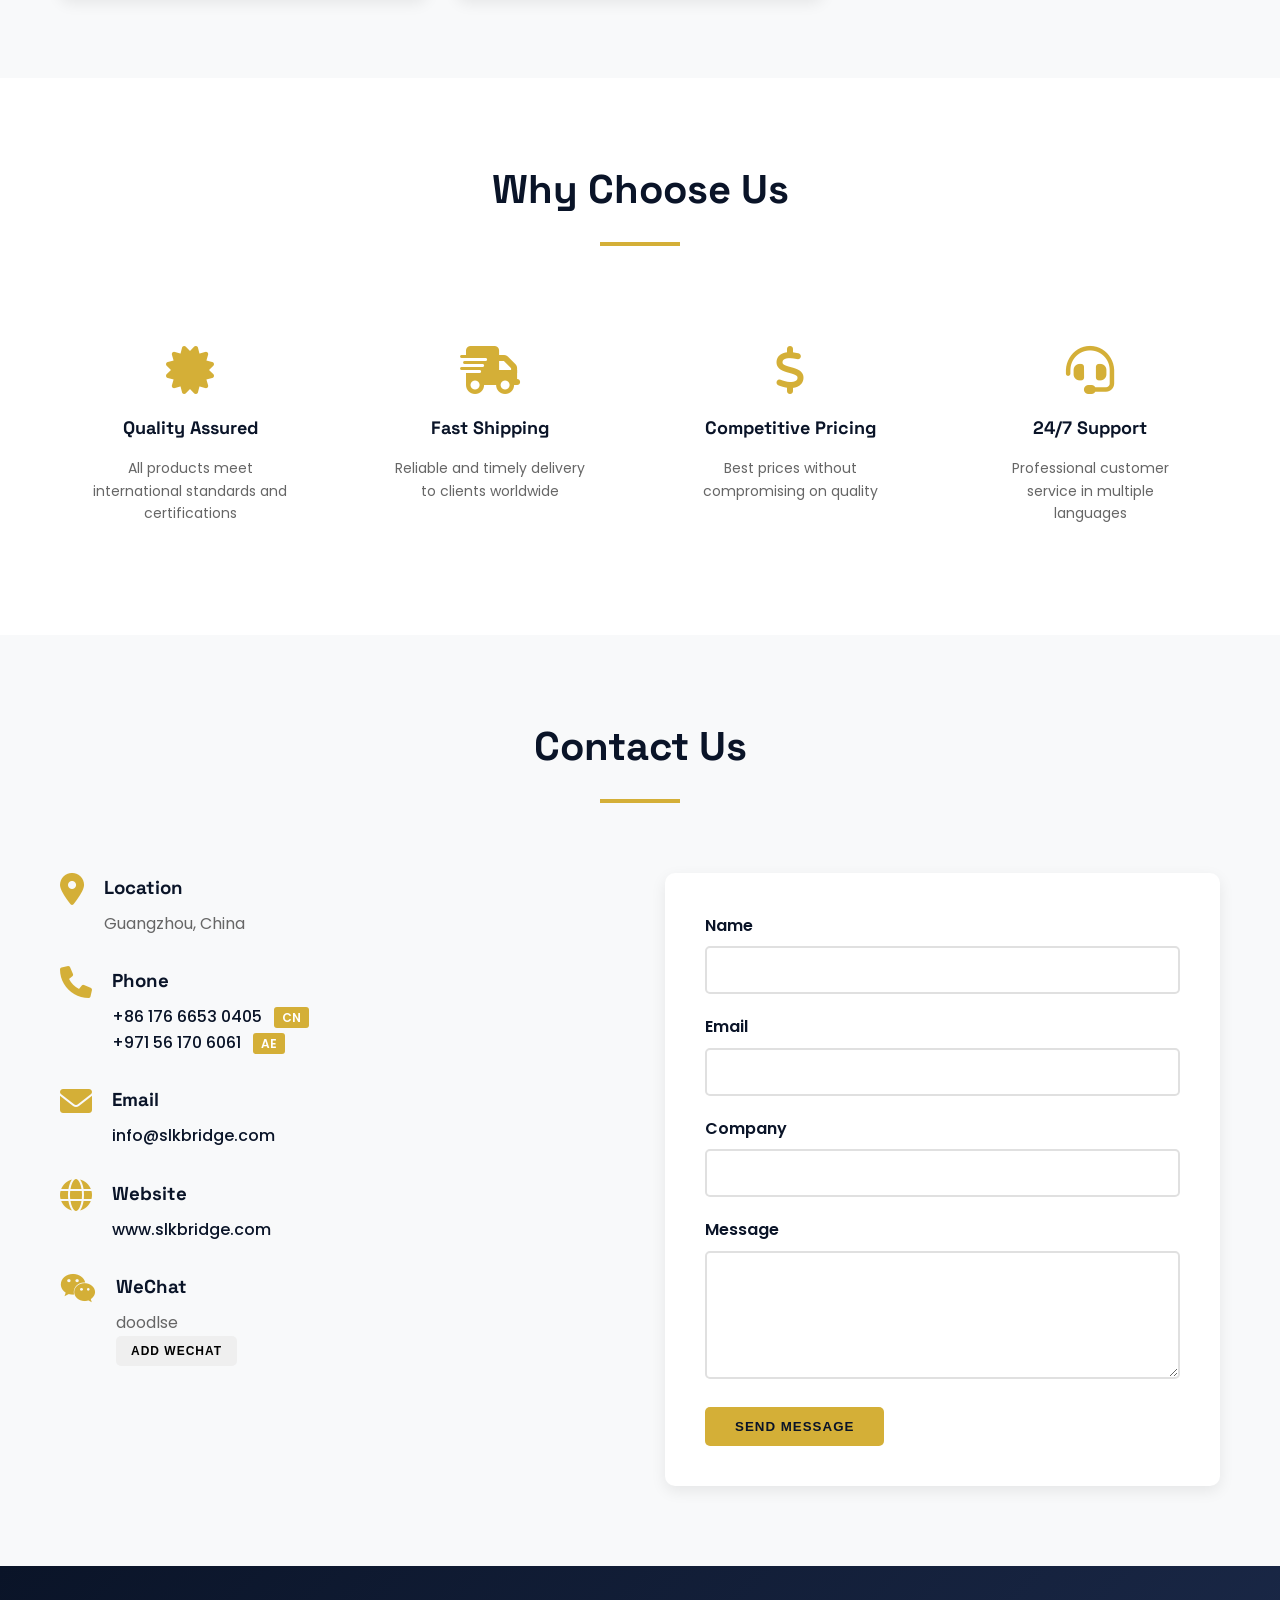
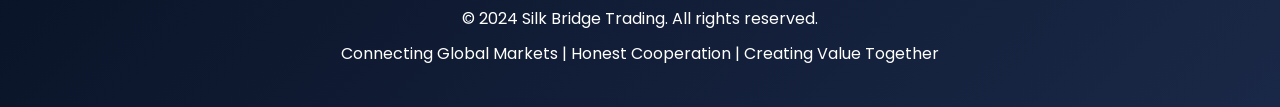
==== commit c88c0f91: "Update contact section with phone numbers, email, and website - Add two phone numbers (China: +86 17" ====
--- a/index.html
+++ b/index.html
@@ -241,21 +241,29 @@
                         <i class="fas fa-phone"></i>
                         <div>
                             <h3 data-i18n="phone">Phone</h3>
-                            <p>+86 (0) XXX XXXX XXXX</p>
+                            <p><a href="tel:+861766653040">+86 176 6653 0405</a> <span class="phone-country">CN</span></p>
+                            <p><a href="tel:+971561706061">+971 56 170 6061</a> <span class="phone-country">AE</span></p>
                         </div>
                     </div>
                     <div class="info-item">
                         <i class="fas fa-envelope"></i>
                         <div>
                             <h3 data-i18n="email">Email</h3>
-                            <p>info@silkbridgetrading.com</p>
+                            <p><a href="mailto:info@slkbridge.com">info@slkbridge.com</a></p>
+                        </div>
+                    </div>
+                    <div class="info-item">
+                        <i class="fas fa-globe"></i>
+                        <div>
+                            <h3 data-i18n="website">Website</h3>
+                            <p><a href="https://www.slkbridge.com" target="_blank">www.slkbridge.com</a></p>
                         </div>
                     </div>
                     <div class="info-item">
                         <i class="fab fa-weixin"></i>
                         <div>
                             <h3 data-i18n="wechat">WeChat</h3>
-                            <p id="wechat-id">SilkBridgeTrading</p>
+                            <p id="wechat-id">doodlse</p>
                             <input type="text" id="wechat-input" placeholder="Enter your WeChat ID" class="wechat-input" style="display:none;">
                             <button onclick="toggleWechatInput()" class="btn btn-small" data-i18n="add_wechat">Add WeChat</button>
                         </div>
@@ -286,6 +294,22 @@
         </div>
     </section>
 
+    <!-- Modal Dialog -->
+    <div id="messageModal" class="modal">
+        <div class="modal-content">
+            <div class="modal-header">
+                <h2 id="modalTitle">Message</h2>
+                <button class="modal-close" onclick="closeModal()">&times;</button>
+            </div>
+            <div class="modal-body">
+                <div id="modalMessage"></div>
+            </div>
+            <div class="modal-footer">
+                <button class="btn btn-primary" onclick="closeModal()" data-i18n="btn_ok">OK</button>
+            </div>
+        </div>
+    </div>
+
     <!-- Footer -->
     <footer class="footer">
         <div class="container">
--- a/styles.css
+++ b/styles.css
@@ -414,6 +414,27 @@
     color: #666;
 }
 
+.info-item a {
+    color: #0a1428;
+    text-decoration: none;
+    font-weight: 500;
+    transition: color 0.3s ease;
+}
+
+.info-item a:hover {
+    color: #d4af37;
+}
+
+.phone-country {
+    background: #d4af37;
+    color: white;
+    padding: 2px 8px;
+    border-radius: 3px;
+    font-size: 12px;
+    font-weight: 600;
+    margin-left: 8px;
+}
+
 .wechat-input {
     padding: 10px;
     border: 2px solid #d4af37;
@@ -553,7 +574,115 @@
     }
 }
 
+/* Modal Dialog */
+.modal {
+    display: none;
+    position: fixed;
+    z-index: 2000;
+    left: 0;
+    top: 0;
+    width: 100%;
+    height: 100%;
+    background-color: rgba(0, 0, 0, 0.5);
+    animation: fadeIn 0.3s ease-out;
+}
+
+.modal.show {
+    display: flex;
+    align-items: center;
+    justify-content: center;
+}
+
+.modal-content {
+    background: white;
+    border-radius: 10px;
+    box-shadow: 0 10px 40px rgba(0, 0, 0, 0.3);
+    max-width: 500px;
+    width: 90%;
+    animation: slideUp 0.3s ease-out;
+}
+
+.modal-header {
+    background: linear-gradient(135deg, #0a1428 0%, #1a2847 100%);
+    color: white;
+    padding: 25px;
+    border-radius: 10px 10px 0 0;
+    display: flex;
+    justify-content: space-between;
+    align-items: center;
+}
+
+.modal-header h2 {
+    margin: 0;
+    font-family: 'Space Grotesk', sans-serif;
+    font-size: 24px;
+}
+
+.modal-close {
+    background: none;
+    border: none;
+    color: white;
+    font-size: 28px;
+    cursor: pointer;
+    padding: 0;
+    width: 30px;
+    height: 30px;
+    display: flex;
+    align-items: center;
+    justify-content: center;
+    transition: transform 0.2s;
+}
+
+.modal-close:hover {
+    transform: scale(1.2);
+}
+
+.modal-body {
+    padding: 30px;
+    text-align: center;
+    font-size: 16px;
+    line-height: 1.6;
+}
+
+.modal-body p {
+    margin: 0;
+    color: #555;
+}
+
+.modal-body .success {
+    color: #0a6e0a;
+}
+
+.modal-body .error {
+    color: #6e0a0a;
+}
+
+.modal-footer {
+    padding: 20px 30px;
+    text-align: center;
+    border-top: 1px solid #e0e0e0;
+}
+
+.modal-footer .btn {
+    min-width: 100px;
+}
+
+@keyframes slideUp {
+    from {
+        opacity: 0;
+        transform: translateY(30px);
+    }
+    to {
+        opacity: 1;
+        transform: translateY(0);
+    }
+}
+
 /* RTL Adjustments */
+.rtl .modal-header {
+    flex-direction: row-reverse;
+}
+
 .rtl .info-item {
     flex-direction: row-reverse;
 }
